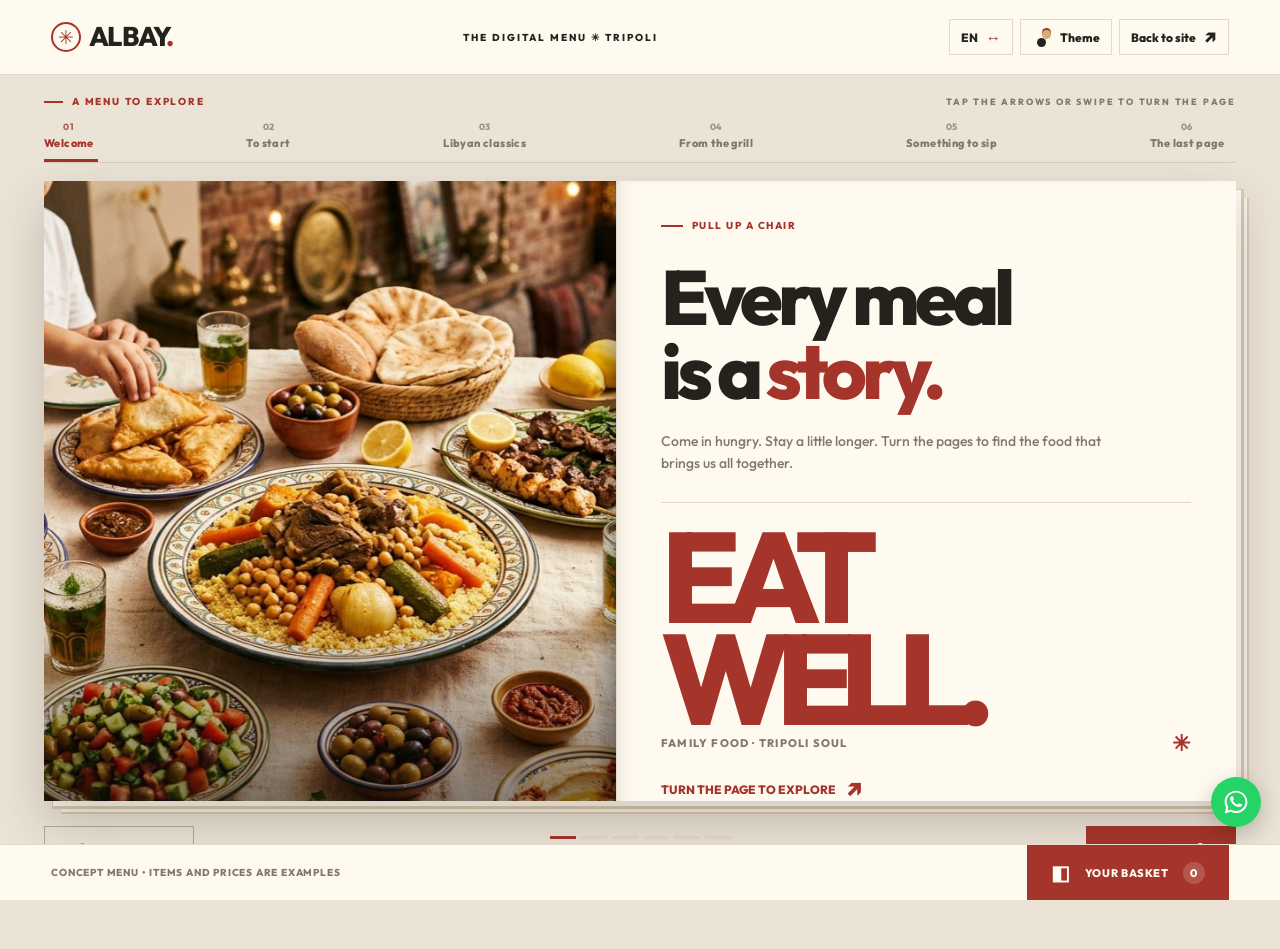
==== menu.html @ a26d0b22 "Add files via upload" ====
<!doctype html>
<html lang="en" dir="ltr">
<head>
  <meta charset="utf-8" />
  <meta name="viewport" content="width=device-width, initial-scale=1" />
  <meta name="theme-color" content="#8b3129" />
  <meta name="description" content="Flip through AL BAY's family restaurant menu in Tripoli. A dedicated digital menu for table-side browsing." />
  <title>AL BAY — The Menu</title>
  <link rel="icon" href="assets/favicon.svg" type="image/svg+xml" />
  <link rel="preload" as="image" href="assets/hero-feast.jpg" />
  <link rel="stylesheet" href="menu.css" />
  <script src="menu.js" defer></script>
</head>
<body data-theme="rouge">
  <div class="reader-shell">
    <header class="reader-topbar">
      <a class="reader-logo" href="index.html" aria-label="AL BAY home"><span class="logo-mark">✳</span><span>AL BAY<span class="logo-dot">.</span></span></a>
      <span class="topbar-center" data-t="digitalMenu">THE DIGITAL MENU <span>✳</span> TRIPOLI</span>
      <div class="topbar-actions"><button id="languageButton" class="mini-action" type="button" aria-label="Change language"><span id="languageValue">EN</span> <span class="change-arrow">↔</span></button><div class="theme-control"><button class="mini-action palette-button" id="paletteButton" type="button" aria-label="Choose color theme" aria-expanded="false"><span class="palette-dots"><i></i><i></i><i></i></span><span class="desktop-only" data-t="colorTheme">Theme</span></button><div class="theme-dropdown" id="paletteDropdown" hidden><strong data-t="chooseTheme">Choose a mood</strong><div id="themeChoices"></div></div></div><a href="index.html" class="back-site"><span class="desktop-only" data-t="backSite">Back to site</span><span>↗</span></a></div>
    </header>
    <div class="reader-content">
      <div class="reader-intro"><div><span class="tiny-rule"></span><span data-t="eyebrow">A MENU TO EXPLORE</span></div><span class="reader-hint" data-t="readerHint">TAP THE ARROWS OR SWIPE TO TURN THE PAGE</span></div>
      <nav class="chapter-nav" aria-label="Menu chapters" id="chapterNav"></nav>
      <main class="book-area" aria-label="Digital menu book"><div class="book-depth"><div class="book-sheet" id="bookSheet"><div class="book-photo-panel"><img id="bookPhoto" src="assets/hero-feast.jpg" alt="Libyan family food"/><div class="photo-darken"></div><div class="photo-caption"><span id="photoCaption">01 / THE FAMILY TABLE</span><span class="caption-star">✳</span></div></div><div class="book-paper-panel"><div class="page-content" id="pageContent"></div><div class="page-footer"><span>AL BAY <span class="footer-star">✳</span> TRIPOLI</span><span id="pageNumber" dir="ltr">01 / 06</span></div></div></div></div></main>
      <div class="book-navigation"><button class="page-button prev-page" id="prevPage" type="button" aria-label="Previous page"><span aria-hidden="true">←</span><span data-t="previous">PREVIOUS</span></button><div class="navigation-middle"><div class="nav-progress" id="navProgress"></div><span id="chapterCounter" dir="ltr">01 / 06</span></div><button class="page-button next-page" id="nextPage" type="button" aria-label="Next page"><span data-t="next">NEXT PAGE</span><span aria-hidden="true">→</span></button></div>
    </div>
    <footer class="reader-footer"><span data-t="sampleNotice">CONCEPT MENU • ITEMS AND PRICES ARE EXAMPLES</span><button type="button" id="cartOpen" class="basket-button"><span class="basket-icon">◧</span><span data-t="basket">YOUR BASKET</span><span class="basket-count" id="basketCount">0</span></button></footer>
  </div>
  <a id="quickWhatsApp" class="quick-whatsapp" href="https://wa.me/218913442640" target="_blank" rel="noopener noreferrer" aria-label="Open WhatsApp"><svg viewBox="0 0 32 32" fill="currentColor" aria-hidden="true"><path d="M16 3C8.8 3 3 8.7 3 15.8c0 2.3.6 4.5 1.8 6.5L3 29l7-1.8c1.8 1 3.9 1.5 6 1.5 7.2 0 13-5.7 13-12.8S23.2 3 16 3Zm0 23.4c-1.9 0-3.7-.5-5.3-1.5l-.4-.2-4.1 1.1 1.1-4-.3-.4a10.3 10.3 0 0 1-1.7-5.6c0-5.8 4.8-10.6 10.7-10.6 5.9 0 10.8 4.8 10.8 10.6 0 5.9-4.9 10.6-10.8 10.6Zm5.9-7.9c-.3-.1-1.9-.9-2.2-1-.3-.1-.5-.2-.7.1s-.8 1-1 1.2c-.2.2-.4.2-.7.1-.3-.2-1.4-.5-2.7-1.7-1-.9-1.7-2.1-1.9-2.4-.2-.3 0-.5.1-.7.2-.2.3-.4.5-.6.2-.2.2-.4.3-.6.1-.2 0-.4 0-.6-.1-.2-.7-1.7-1-2.3-.2-.6-.5-.5-.7-.5h-.6c-.2 0-.6.1-.9.4-.3.3-1.2 1.1-1.2 2.7s1.2 3.2 1.4 3.4c.2.2 2.4 3.8 5.8 5.1.8.3 1.5.5 2 .6.8.1 1.6.1 2.2-.1.7-.2 1.9-.8 2.1-1.6.3-.8.3-1.5.2-1.6-.1-.2-.3-.3-.6-.4Z"/></svg></a>
  <div class="drawer-shade" id="drawerShade" hidden></div><aside class="order-drawer" id="orderDrawer" role="dialog" aria-modal="true" aria-labelledby="basketHeading" aria-hidden="true"><div class="drawer-header"><div><span class="drawer-eyebrow" data-t="yourOrder">YOUR ORDER</span><h2 id="basketHeading" data-t="basketTitle">Good choice.</h2></div><button type="button" id="closeDrawer" class="close-button" aria-label="Close basket">×</button></div><div class="drawer-scroll"><div class="empty-state" id="emptyState"><span>✳</span><h3 data-t="emptyTitle">Your basket is empty.</h3><p data-t="emptyDesc">Turn a page and find something delicious.</p><button id="browseBook" type="button" class="primary-button" data-t="browseBook">Browse the menu</button></div><div id="filledState" hidden><div id="orderItems" class="order-items"></div><div class="order-form"><label for="guestName" data-t="nameLabel">Your name (optional)</label><input id="guestName" maxlength="70" autocomplete="name" type="text" data-placeholder="namePlaceholder" placeholder="What shall we call you?"/><label data-t="methodLabel">HOW WOULD YOU LIKE IT?</label><div class="methods"><label><input type="radio" name="orderMethod" value="pickup" checked/><span data-t="pickup">Pickup</span></label><label><input type="radio" name="orderMethod" value="delivery"/><span data-t="delivery">Delivery inquiry</span></label></div><label for="guestNotes" data-t="notesLabel">Notes (optional)</label><textarea id="guestNotes" rows="3" maxlength="300" data-placeholder="notesPlaceholder" placeholder="Special requests or delivery address..."></textarea></div></div></div><div class="drawer-bottom" id="drawerBottom" hidden><div class="total-row"><span data-t="total">ESTIMATED TOTAL</span><strong id="orderTotal">0 LYD</strong></div><p data-t="totalNotice">Sample prices. AL BAY will confirm availability and final cost on WhatsApp.</p><a id="sendOrder" class="send-order" href="https://wa.me/218913442640" target="_blank" rel="noopener noreferrer"><span data-t="orderWhatsApp">SEND ON WHATSAPP</span><span aria-hidden="true">↗</span></a></div></aside>
  <div class="wa-fallback-shade" id="waShade" hidden></div><div class="wa-fallback" id="waFallback" role="dialog" aria-modal="true" aria-labelledby="waTitle" hidden><button class="close-button" id="closeWaFallback" type="button" aria-label="Close">×</button><span class="wa-badge">↗</span><h2 id="waTitle" data-t="waFallbackTitle">Open WhatsApp</h2><p data-t="waFallbackDesc">This embedded preview may block external links. Copy this link and paste it in your browser to open WhatsApp.</p><textarea id="waUrl" readonly rows="3" dir="ltr" aria-label="WhatsApp link"></textarea><button class="primary-button" id="copyWa" type="button" data-t="copyLink">Copy WhatsApp link</button></div>
  <div class="toast" id="readerToast" role="status" aria-live="polite"></div>
</body>
</html>
---- menu.css ----
@font-face{font-family:Outfit;src:url('assets/fonts/outfit-500.ttf') format('truetype');font-weight:500;font-display:swap}@font-face{font-family:Outfit;src:url('assets/fonts/outfit-800.ttf') format('truetype');font-weight:800;font-display:swap}@font-face{font-family:Tajawal;src:url('assets/fonts/tajawal-400.ttf') format('truetype');font-weight:400;font-display:swap}@font-face{font-family:Tajawal;src:url('assets/fonts/tajawal-700.ttf') format('truetype');font-weight:700;font-display:swap}@font-face{font-family:Tajawal;src:url('assets/fonts/tajawal-800.ttf') format('truetype');font-weight:800;font-display:swap}
:root{--font:Outfit,Arial,sans-serif;--bg:#eae3d6;--paper:#fffaf0;--paper2:#f9f3e7;--ink:#25211d;--muted:#81796f;--accent:#a5342b;--accent-dark:#7a2923;--accent-on:#fffdf5;--line:#e4dacc;--gold:#d6ae77;--glow:#d8cab4}
body[data-theme="obsidian"]{--bg:#121b19;--paper:#222b29;--paper2:#1c2523;--ink:#fbf3e3;--muted:#c2bbab;--accent:#bf9d6e;--accent-dark:#987b56;--accent-on:#171d1b;--line:#ffffff20;--gold:#d5b684;--glow:#283531}
body[data-theme="emerald"]{--bg:#dce8dd;--paper:#fbfbf1;--paper2:#eff4e9;--ink:#183127;--muted:#678073;--accent:#1f6755;--accent-dark:#124b3d;--accent-on:#fffdf4;--line:#dae5d8;--gold:#c2a36a;--glow:#bfd6c5}
body[data-theme="plum"]{--bg:#eadce5;--paper:#fffaf9;--paper2:#f9f0f5;--ink:#392337;--muted:#8b7884;--accent:#76385d;--accent-dark:#572744;--accent-on:#fffaf7;--line:#eadbe4;--gold:#cfa77e;--glow:#d7bacb}
body[data-theme="sapphire"]{--bg:#dce6e9;--paper:#fcfdfb;--paper2:#f0f5f5;--ink:#182e3a;--muted:#647d87;--accent:#245b78;--accent-dark:#163f55;--accent-on:#fff;--line:#dce8e9;--gold:#cca976;--glow:#bed3db}
body[data-theme="champagne"]{--bg:#e9dec9;--paper:#fffaf0;--paper2:#f8f0e0;--ink:#3d3023;--muted:#8d7b66;--accent:#8c6b40;--accent-dark:#6b502c;--accent-on:#fffdf5;--line:#eaddc8;--gold:#ad844c;--glow:#d8c4a5}
*{box-sizing:border-box}html{scroll-behavior:smooth}body{margin:0;background:var(--bg);color:var(--ink);font-family:var(--font);transition:background-color .35s,color .35s}html[dir=rtl] body{--font:Tajawal,Arial,sans-serif}body.locked{overflow:hidden}a{color:inherit;text-decoration:none}button,input,textarea{font:inherit}button{cursor:pointer}button:focus-visible,a:focus-visible,input:focus-visible,textarea:focus-visible{outline:3px solid var(--gold);outline-offset:3px}img{max-width:100%;display:block}[hidden]{display:none!important}.reader-shell{min-height:100svh;display:flex;flex-direction:column}.reader-topbar{height:75px;flex:none;padding:0 clamp(17px,4vw,70px);display:flex;align-items:center;justify-content:space-between;background:var(--paper);border-bottom:1px solid var(--line);gap:15px}.reader-logo{display:flex;align-items:center;gap:8px;font:800 27px/.95 Outfit,sans-serif;white-space:nowrap;letter-spacing:-.085em;direction:ltr}.logo-mark{display:grid;place-items:center;border:2px solid currentColor;width:30px;height:30px;color:var(--accent);font-size:19px;font-weight:500;border-radius:50%;letter-spacing:0}.logo-dot{color:var(--accent)}.topbar-center{font-size:10px;font-weight:800;letter-spacing:.2em;white-space:nowrap}.topbar-center span{color:var(--accent);padding-inline:14px}.topbar-actions{display:flex;align-items:center;gap:7px}.mini-action,.back-site{height:36px;min-width:42px;display:flex;align-items:center;justify-content:center;gap:8px;padding:0 11px;border:1px solid var(--line);background:transparent;color:var(--ink);font-size:12px;font-weight:800;white-space:nowrap}.mini-action:hover,.back-site:hover{border-color:var(--accent);color:var(--accent)}.change-arrow{font-size:15px;color:var(--accent)}.back-site span:last-child{font-size:19px;line-height:1}.theme-control{position:relative}.palette-dots{width:20px;height:18px;position:relative;display:inline-block}.palette-dots i{width:9px;height:9px;border-radius:50%;position:absolute;background:var(--accent)}.palette-dots i:nth-child(2){top:2px;left:10px;background:var(--gold)}.palette-dots i:nth-child(3){top:10px;left:5px;background:var(--ink)}.theme-dropdown{position:absolute;top:calc(100% + 12px);inset-inline-end:0;width:210px;background:var(--paper);border:1px solid var(--line);box-shadow:0 18px 38px #0003;z-index:25;padding:14px}.theme-dropdown strong{display:block;font-size:10px;letter-spacing:.12em;text-transform:uppercase;color:var(--muted);margin-bottom:10px}.theme-choice{display:flex;align-items:center;gap:9px;width:100%;padding:8px 5px;background:none;border:0;text-align:start;color:var(--ink);font-size:12px;font-weight:800}.theme-choice:hover{background:var(--paper2)}.swatch{height:20px;width:20px;border-radius:50%;border:2px solid var(--paper);box-shadow:0 0 0 1px var(--line)}.theme-choice .chosen{margin-inline-start:auto;color:var(--accent)}
.reader-content{width:min(100% - 88px,1220px);margin:0 auto;flex:1;display:flex;flex-direction:column;justify-content:center;padding:20px 0 24px}.reader-intro{display:flex;justify-content:space-between;align-items:center;color:var(--accent);font-size:10px;letter-spacing:.18em;font-weight:800;gap:12px}.reader-intro>div{display:flex;gap:9px;align-items:center}.tiny-rule{height:2px;width:19px;background:currentColor}.reader-hint{color:var(--muted);font-size:9px}.chapter-nav{display:flex;align-items:center;justify-content:space-between;gap:6px;margin:13px 0 18px;border-bottom:1px solid #756a5b33;overflow-x:auto;scrollbar-width:none}.chapter-nav::-webkit-scrollbar{display:none}.chapter-tab{position:relative;border:0;background:transparent;color:var(--muted);font-size:11px;font-weight:800;text-align:center;padding:0 12px 12px;white-space:nowrap;letter-spacing:.035em}.chapter-tab:first-child{padding-inline-start:0}.chapter-tab.active{color:var(--accent)}.chapter-tab.active:after{content:"";position:absolute;bottom:0;inset-inline:8px;height:3px;background:var(--accent)}.chapter-tab:first-child.active:after{inset-inline-start:0}.chapter-tab .tab-no{display:block;font:800 9px Outfit;letter-spacing:.05em;margin-bottom:4px;opacity:.75}.book-area{perspective:1700px;position:relative}.book-depth{height:clamp(480px,58vw,620px);max-height:calc(100svh - 254px);min-height:470px;position:relative;background:var(--paper);box-shadow:0 22px 46px #3b29193a,7px 7px 0 -2px var(--paper),8px 8px 0 0 var(--glow),14px 14px 0 -3px var(--paper2),15px 15px 0 -2px var(--glow)}.book-sheet{position:relative;width:100%;height:100%;display:grid;grid-template-columns:48% 52%;transform-style:preserve-3d;transition:transform .26s ease-in,opacity .26s ease-in;box-shadow:inset 0 0 30px #0001;background:var(--paper);will-change:transform;overflow:hidden}.book-sheet.turn-out.forward{transform-origin:left center;transform:rotateY(-70deg);opacity:.4}.book-sheet.turn-out.backward{transform-origin:right center;transform:rotateY(70deg);opacity:.4}.book-sheet.turn-in.forward{transition:none;transform-origin:right center;transform:rotateY(66deg);opacity:.4}.book-sheet.turn-in.backward{transition:none;transform-origin:left center;transform:rotateY(-66deg);opacity:.4}.book-photo-panel{position:relative;overflow:hidden;background:#613f2c;box-shadow:inset -14px 0 22px #1b0f0829}.book-photo-panel img{width:100%;height:100%;object-fit:cover;position:absolute;inset:0;animation:photoIn .55s ease both}.photo-darken{position:absolute;inset:0;background:linear-gradient(0deg,#160c09a8,transparent 38%)}.book-photo-panel:after{content:"";position:absolute;right:0;top:0;bottom:0;width:22px;background:linear-gradient(90deg,transparent,#0004)}.photo-caption{position:absolute;z-index:2;left:30px;right:30px;bottom:25px;color:#fff;display:flex;justify-content:space-between;align-items:center;font-size:10px;font-weight:800;letter-spacing:.12em}.caption-star{font-size:27px;line-height:1}.book-paper-panel{position:relative;background:var(--paper);display:flex;flex-direction:column;min-width:0;box-shadow:inset 12px 0 18px -12px #40301d32}.book-paper-panel:after{content:"";position:absolute;top:0;left:0;bottom:0;width:1px;background:var(--line)}.page-content{flex:1;overflow:auto;padding:clamp(24px,3vw,42px) clamp(24px,3.5vw,52px) 15px;scrollbar-width:thin;scrollbar-color:var(--line) transparent}.page-footer{min-height:43px;margin:0 clamp(24px,3.5vw,52px);border-top:1px solid var(--line);display:flex;justify-content:space-between;align-items:center;font:800 9px Outfit;letter-spacing:.12em;color:var(--muted);flex:none}.footer-star{color:var(--accent)}.page-eyebrow{display:flex;align-items:center;gap:9px;color:var(--accent);font-size:10px;font-weight:800;letter-spacing:.15em;text-transform:uppercase}.page-eyebrow:before{content:"";height:2px;width:22px;background:currentColor}.page-content h1,.page-content h2{letter-spacing:-.067em;line-height:.96;font-weight:800}.page-content h1{font-size:clamp(62px,6vw,91px);margin:28px 0 22px}.page-content h2{font-size:clamp(46px,5vw,70px);margin:17px 0 13px}.page-content h1 em,.page-content h2 em{font-style:normal;color:var(--accent)}.page-lead{color:var(--muted);font-size:14px;line-height:1.6;margin:0 0 27px;max-width:455px}.cover-main{height:100%;display:flex;flex-direction:column;justify-content:space-between}.cover-main .cover-line{height:1px;background:var(--line);margin:22px 0}.cover-big{font:800 clamp(80px,10vw,147px)/.8 Outfit;letter-spacing:-.12em;color:var(--accent)}.cover-meta{display:flex;align-items:center;justify-content:space-between;color:var(--muted);font-size:11px;font-weight:800;letter-spacing:.11em}.cover-meta strong{color:var(--accent);font-size:22px}.cover-cue{display:inline-flex;gap:10px;align-items:center;font-size:12px;font-weight:800;color:var(--accent);margin-top:20px}.cover-cue span{font-size:25px;line-height:1}.category-subhead{display:flex;align-items:flex-end;justify-content:space-between;gap:9px;margin:19px 0 10px;padding-bottom:10px;border-bottom:1px solid var(--line);font-size:10px;letter-spacing:.12em;font-weight:800;color:var(--accent)}.category-subhead span:last-child{color:var(--muted)}.dish-list{display:flex;flex-direction:column;gap:0}.book-dish{display:grid;grid-template-columns:74px 1fr auto;gap:13px;align-items:center;padding:11px 0;border-bottom:1px solid var(--line)}.book-dish:last-child{border-bottom:0}.book-dish>img{width:74px;height:74px;object-fit:cover}.dish-main h3{font-size:18px;letter-spacing:-.045em;font-weight:800;margin:0 0 4px;line-height:1.1}.dish-main p{color:var(--muted);font-size:11px;line-height:1.35;margin:0;max-width:280px}.dish-action{display:flex;flex-direction:column;align-items:end;gap:11px}.dish-action strong{font:800 12px Outfit;white-space:nowrap;color:var(--accent)}.dish-action button{display:grid;place-items:center;width:28px;height:28px;color:var(--accent);border:1px solid var(--accent);background:transparent;font-size:20px;line-height:1;transition:background .2s,color .2s,transform .2s}.dish-action button:hover{background:var(--accent);color:var(--accent-on);transform:rotate(90deg)}.page-footnote{font-size:10px;color:var(--muted);margin:20px 0 0;line-height:1.6}.feature-quote{border-top:1px solid var(--line);margin-top:22px;padding-top:16px;color:var(--accent);font-size:15px;font-weight:800;max-width:380px;line-height:1.45}.end-main{min-height:100%;display:flex;flex-direction:column;justify-content:space-between}.end-main h2{font-size:clamp(55px,6vw,80px);margin:20px 0}.end-main p{color:var(--muted);max-width:390px;line-height:1.65;font-size:15px}.end-main .primary-button{width:max-content}.end-contact{border-top:1px solid var(--line);display:flex;align-items:flex-start;justify-content:space-between;gap:10px;padding-top:17px;color:var(--muted);font-size:10px;letter-spacing:.05em}.end-contact strong{color:var(--ink);font-size:13px}.primary-button{min-height:46px;padding:0 18px;background:var(--accent);color:var(--accent-on);border:1px solid var(--accent);font-size:12px;font-weight:800;display:inline-flex;align-items:center;justify-content:center;gap:18px}.primary-button:hover{background:var(--accent-dark)}.primary-button span:last-child{font-size:19px}.book-navigation{margin-top:25px;display:flex;align-items:center;justify-content:space-between;gap:15px}.page-button{border:1px solid var(--ink);background:transparent;color:var(--ink);display:flex;align-items:center;justify-content:center;gap:12px;min-width:150px;height:43px;font-size:11px;font-weight:800;letter-spacing:.07em}.page-button:hover:not(:disabled){background:var(--ink);color:var(--paper)}.page-button:disabled{opacity:.3;cursor:not-allowed}.page-button>span:first-child{font-size:18px}.next-page{background:var(--accent);color:var(--accent-on);border-color:var(--accent)}.next-page:hover:not(:disabled){background:var(--accent-dark);color:var(--accent-on)}.next-page>span:first-child{font-size:11px}.next-page>span:last-child{font-size:18px}.navigation-middle{display:flex;align-items:center;flex-direction:column;gap:8px;color:var(--muted);font:800 10px Outfit;letter-spacing:.08em}.nav-progress{display:flex;gap:5px}.progress-step{width:26px;height:3px;background:var(--line);border:0;padding:0}.progress-step.active{background:var(--accent)}.reader-footer{height:56px;flex:none;background:var(--paper);border-top:1px solid var(--line);display:flex;align-items:center;justify-content:space-between;padding:0 clamp(17px,4vw,70px);font-size:10px;font-weight:800;letter-spacing:.08em;color:var(--muted)}.basket-button{align-self:stretch;background:var(--accent);color:var(--accent-on);border:0;padding:0 24px;display:flex;align-items:center;gap:14px;font-size:11px;font-weight:800;letter-spacing:.06em}.basket-button:hover{background:var(--accent-dark)}.basket-icon{font-size:20px}.basket-count{border-radius:50%;min-width:22px;height:22px;display:grid;place-items:center;background:#ffffff2b;font:800 11px Outfit}.quick-whatsapp{position:fixed;right:19px;bottom:73px;z-index:30;display:grid;place-items:center;width:50px;height:50px;background:#25d366;color:#fff;border-radius:50%;box-shadow:0 6px 22px #0003}.quick-whatsapp svg{height:28px;width:28px}.quick-whatsapp:hover{transform:translateY(-3px)}.toast{position:fixed;z-index:150;bottom:78px;left:50%;transform:translate(-50%,12px);background:var(--ink);color:var(--paper);padding:12px 18px;opacity:0;pointer-events:none;font-size:12px;font-weight:800;white-space:nowrap;transition:opacity .2s,transform .2s}.toast.show{opacity:1;transform:translate(-50%,0)}
.drawer-shade,.wa-fallback-shade{position:fixed;inset:0;background:#0c0906a9;z-index:100}.order-drawer{position:fixed;right:0;top:0;bottom:0;z-index:101;width:min(100%,470px);background:var(--paper);display:flex;flex-direction:column;box-shadow:-20px 0 60px #0003;transform:translateX(105%);visibility:hidden;transition:transform .3s ease,visibility .3s}.order-drawer.open{transform:translateX(0);visibility:visible}.drawer-header{display:flex;justify-content:space-between;padding:28px 27px 20px;border-bottom:1px solid var(--line)}.drawer-eyebrow{font-size:10px;color:var(--accent);font-weight:800;letter-spacing:.15em}.drawer-header h2{font-size:41px;letter-spacing:-.06em;margin:8px 0 0;line-height:1}.close-button{width:38px;height:38px;background:var(--paper2);border:0;color:var(--ink);font-size:26px}.drawer-scroll{flex:1;overflow:auto;padding:20px 27px}.empty-state{min-height:350px;display:flex;flex-direction:column;justify-content:center;align-items:center;text-align:center}.empty-state>span{font-size:88px;color:var(--accent);line-height:1}.empty-state h3{font-size:23px;margin:5px 0}.empty-state p{font-size:13px;color:var(--muted);margin:0 0 22px}.order-items{display:flex;flex-direction:column}.order-item{display:grid;grid-template-columns:65px 1fr;gap:12px;border-bottom:1px solid var(--line);padding:12px 0}.order-item img{height:65px;width:65px;object-fit:cover}.order-item-name{display:flex;justify-content:space-between;gap:7px;font-size:14px;font-weight:800}.order-item-name>span:last-child{color:var(--accent);white-space:nowrap;font-size:12px}.order-item-controls{display:flex;justify-content:space-between;align-items:center;margin-top:12px}.quantity{display:flex;border:1px solid var(--line);align-items:center}.quantity button{border:0;background:none;color:var(--ink);width:27px;height:25px;font-size:17px}.quantity span{min-width:22px;text-align:center;font:800 11px Outfit}.remove{border:0;background:none;color:var(--muted);font-size:11px;text-decoration:underline}.order-form{display:flex;flex-direction:column;gap:9px;padding-top:22px}.order-form>label{font-size:11px;font-weight:800;margin-top:9px}.order-form input[type=text],.order-form textarea{width:100%;background:var(--paper2);color:var(--ink);border:1px solid var(--line);padding:11px 12px;font-size:12px;resize:vertical}.order-form input::placeholder,.order-form textarea::placeholder{color:var(--muted)}.methods{display:flex;gap:8px}.methods label{position:relative;flex:1;cursor:pointer}.methods input{position:absolute;opacity:0}.methods span{display:grid;place-items:center;min-height:40px;text-align:center;color:var(--muted);font-size:11px;font-weight:800;border:1px solid var(--line)}.methods input:checked+span{color:var(--accent-on);background:var(--accent);border-color:var(--accent)}.drawer-bottom{padding:18px 27px 22px;border-top:1px solid var(--line);background:var(--paper2)}.total-row{display:flex;align-items:center;justify-content:space-between;font-size:11px;font-weight:800}.total-row strong{color:var(--accent);font-size:23px}.drawer-bottom p{font-size:10px;line-height:1.5;color:var(--muted);margin:10px 0 16px}.send-order{display:flex;justify-content:space-between;align-items:center;background:var(--accent);color:var(--accent-on);padding:15px 18px;font-size:12px;font-weight:800}.send-order span:last-child{font-size:19px}.wa-fallback-shade{z-index:120}.wa-fallback{position:fixed;z-index:121;left:50%;top:50%;transform:translate(-50%,-50%);width:min(92%,450px);background:var(--paper);padding:30px;box-shadow:0 20px 60px #0005}.wa-fallback .close-button{position:absolute;right:15px;top:15px}.wa-badge{display:grid;place-items:center;background:#25d366;color:white;border-radius:50%;width:40px;height:40px;font-size:22px}.wa-fallback h2{font-size:28px;letter-spacing:-.04em;margin:14px 0 8px}.wa-fallback p{font-size:13px;line-height:1.6;color:var(--muted)}.wa-fallback textarea{width:100%;border:1px solid var(--line);padding:11px;resize:none;color:var(--ink);background:var(--paper2);font:500 11px/1.5 Outfit;word-break:break-all}.wa-fallback .primary-button{margin-top:13px}
html[dir=rtl] .book-photo-panel:after{right:auto;left:0;background:linear-gradient(270deg,transparent,#0004)}html[dir=rtl] .book-paper-panel:after{left:auto;right:0}html[dir=rtl] .photo-caption{left:30px;right:30px}html[dir=rtl] .book-sheet.turn-out.forward{transform-origin:right center;transform:rotateY(70deg)}html[dir=rtl] .book-sheet.turn-out.backward{transform-origin:left center;transform:rotateY(-70deg)}html[dir=rtl] .book-sheet.turn-in.forward{transform-origin:left center;transform:rotateY(-66deg)}html[dir=rtl] .book-sheet.turn-in.backward{transform-origin:right center;transform:rotateY(66deg)}html[dir=rtl] .order-drawer{right:auto;left:0;transform:translateX(-105%)}html[dir=rtl] .order-drawer.open{transform:translateX(0)}html[dir=rtl] .quick-whatsapp{right:auto;left:19px}html[dir=rtl] .wa-fallback .close-button{right:auto;left:15px}html[dir=rtl] .dish-action{align-items:start}html[dir=rtl] .page-content h1,html[dir=rtl] .page-content h2{letter-spacing:-.035em}html[dir=rtl] .cover-big{font-family:Tajawal}
@keyframes photoIn{from{transform:scale(1.06);opacity:.7}to{transform:scale(1);opacity:1}}
@media(max-width:850px){.reader-content{width:calc(100% - 42px)}.topbar-center{display:none}.book-depth{height:590px;max-height:calc(100svh - 255px)}.page-content{padding:24px 26px 12px}.page-content h1{font-size:66px}.page-content h2{font-size:50px}.book-dish{grid-template-columns:57px 1fr auto;gap:8px}.book-dish>img{width:57px;height:57px}.dish-main h3{font-size:15px}.dish-main p{font-size:10px}.dish-action strong{font-size:10px}.dish-action{gap:7px}.book-dish .dish-action button{width:24px;height:24px}}
@media(max-width:620px){.reader-topbar{height:60px}.reader-logo{font-size:23px}.logo-mark{width:27px;height:27px;font-size:16px}.desktop-only{display:none}.topbar-actions{gap:5px}.mini-action,.back-site{height:34px;min-width:37px;padding-inline:7px}.reader-content{width:calc(100% - 26px);padding:12px 0 17px;justify-content:flex-start}.reader-intro{font-size:9px}.reader-hint{display:none}.chapter-nav{justify-content:flex-start;gap:2px;margin:9px 0 12px}.chapter-tab{font-size:10px;padding:0 13px 10px}.chapter-tab .tab-no{font-size:8px;margin-bottom:2px}.book-depth{height:calc(100svh - 224px);max-height:none;min-height:470px;box-shadow:0 14px 25px #25170a2d,5px 5px 0 -1px var(--paper),6px 6px 0 var(--glow)}.book-sheet{display:flex;flex-direction:column;overflow:hidden}.book-photo-panel{height:29%;min-height:126px;flex:none}.book-photo-panel:after{display:none}.book-paper-panel{flex:1;min-height:0}.book-paper-panel:after{display:none}.page-content{padding:18px 19px 8px}.page-content h1{font-size:clamp(48px,12vw,69px);margin:18px 0 12px}.page-content h2{font-size:clamp(39px,10vw,53px);margin:12px 0 8px}.page-lead{font-size:12px;line-height:1.42;margin:0 0 14px}.page-eyebrow{font-size:9px}.photo-caption{left:18px;right:18px;bottom:14px;font-size:9px}.photo-caption .caption-star{font-size:20px}.category-subhead{margin:13px 0 3px;padding-bottom:7px;font-size:9px}.book-dish{grid-template-columns:51px 1fr auto;gap:8px;padding:8px 0}.book-dish>img{width:51px;height:51px}.dish-main h3{font-size:14px}.dish-main p{font-size:10px;line-height:1.25}.dish-action strong{font-size:10px}.page-footer{margin-inline:19px;min-height:35px;font-size:8px}.cover-main .cover-line{margin:11px 0}.cover-big{font-size:clamp(70px,17vw,110px)}.cover-meta{font-size:9px}.cover-cue{margin-top:9px}.end-main h2{font-size:clamp(47px,12vw,68px)}.end-main p{font-size:12px}.end-contact{font-size:9px}.book-navigation{margin-top:15px;gap:7px}.page-button{height:40px;min-width:106px;gap:6px;font-size:9px;padding:0 8px}.next-page>span:first-child{font-size:9px}.nav-progress{gap:3px}.progress-step{width:12px}.navigation-middle{font-size:9px}.reader-footer{height:53px;padding:0 13px;font-size:8px;letter-spacing:0}.basket-button{padding:0 12px;gap:7px;font-size:10px}.basket-icon{font-size:17px}.quick-whatsapp{right:14px;bottom:67px;width:43px;height:43px}.quick-whatsapp svg{height:25px;width:25px}html[dir=rtl] .quick-whatsapp{left:14px}.feature-quote{font-size:12px;margin-top:10px}.page-footnote{margin-top:12px}.reader-content .book-photo-panel img{object-position:center 46%}}
@media(max-width:375px){.reader-footer>span{max-width:170px}.basket-button{font-size:9px;padding:0 8px}.dish-main p{font-size:9px}.page-content{padding-inline:14px}.page-footer{margin-inline:14px}.book-dish{grid-template-columns:45px 1fr auto}.book-dish>img{width:45px;height:45px}.dish-main h3{font-size:13px}.dish-action strong{font-size:9px}}
@media(prefers-reduced-motion:reduce){*,*:before,*:after{animation-duration:.01ms!important;transition-duration:.01ms!important;scroll-behavior:auto!important}}
/* Keep ordering reachable while browsing long chapters on phones. */
.reader-footer{position:sticky;bottom:0;z-index:35}@media(max-width:620px){.book-depth{height:calc(100svh - 267px);min-height:455px}}
@media(max-width:620px){.quick-whatsapp{display:none}}
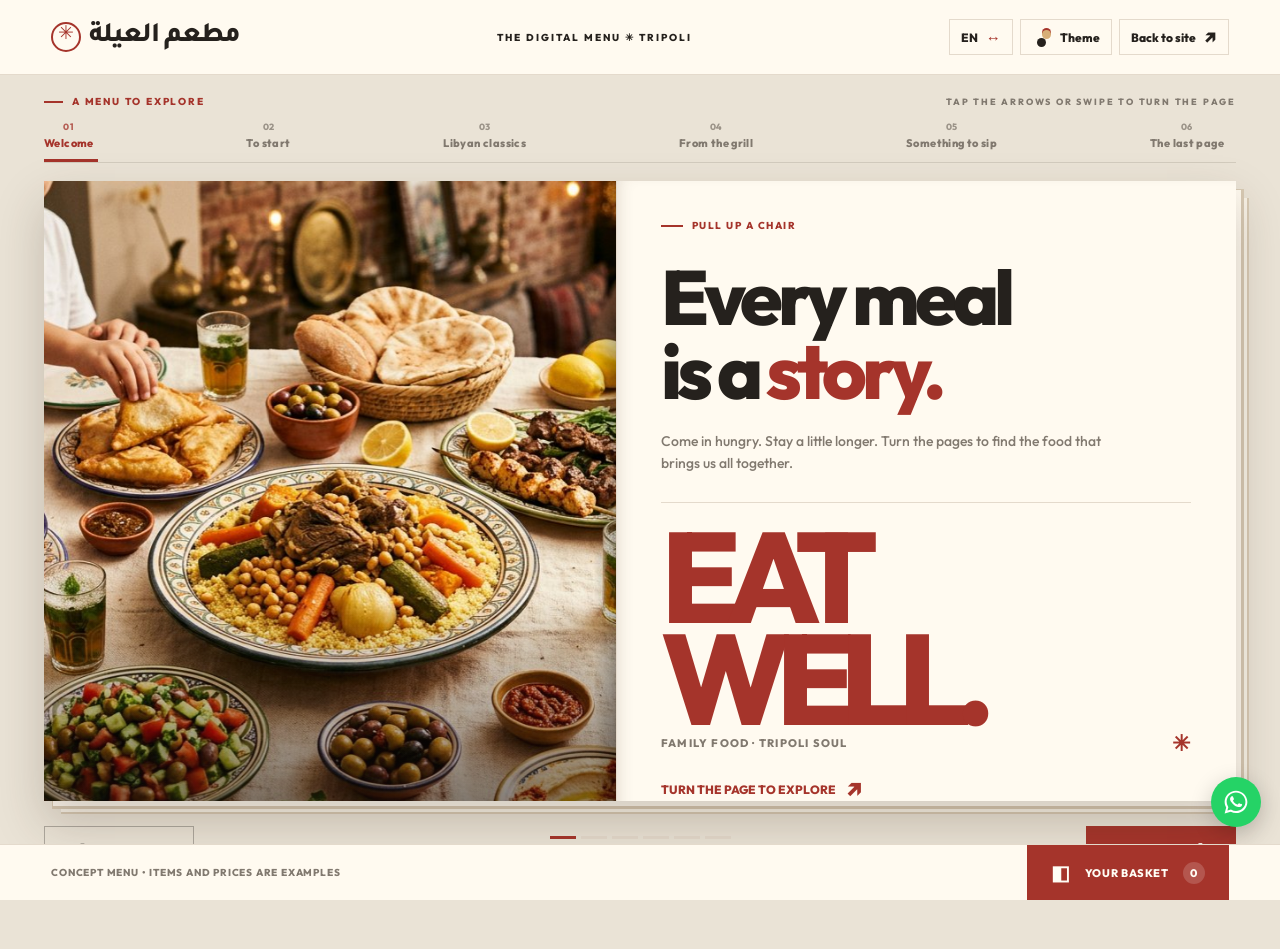
==== commit d0d30b88: "Add files via upload" ====
--- a/menu.html
+++ b/menu.html
@@ -4,8 +4,8 @@
   <meta charset="utf-8" />
   <meta name="viewport" content="width=device-width, initial-scale=1" />
   <meta name="theme-color" content="#8b3129" />
-  <meta name="description" content="Flip through AL BAY's family restaurant menu in Tripoli. A dedicated digital menu for table-side browsing." />
-  <title>AL BAY — The Menu</title>
+  <meta name="description" content="Flip through مطعم العيلة's family restaurant menu in Tripoli. A dedicated digital menu for table-side browsing." />
+  <title>مطعم العيلة — The Menu</title>
   <link rel="icon" href="assets/favicon.svg" type="image/svg+xml" />
   <link rel="preload" as="image" href="assets/hero-feast.jpg" />
   <link rel="stylesheet" href="menu.css" />
@@ -14,20 +14,20 @@
 <body data-theme="rouge">
   <div class="reader-shell">
     <header class="reader-topbar">
-      <a class="reader-logo" href="index.html" aria-label="AL BAY home"><span class="logo-mark">✳</span><span>AL BAY<span class="logo-dot">.</span></span></a>
+      <a class="reader-logo" href="index.html" aria-label="مطعم العيلة home"><span class="logo-mark">✳</span><span>مطعم العيلة</span></a>
       <span class="topbar-center" data-t="digitalMenu">THE DIGITAL MENU <span>✳</span> TRIPOLI</span>
       <div class="topbar-actions"><button id="languageButton" class="mini-action" type="button" aria-label="Change language"><span id="languageValue">EN</span> <span class="change-arrow">↔</span></button><div class="theme-control"><button class="mini-action palette-button" id="paletteButton" type="button" aria-label="Choose color theme" aria-expanded="false"><span class="palette-dots"><i></i><i></i><i></i></span><span class="desktop-only" data-t="colorTheme">Theme</span></button><div class="theme-dropdown" id="paletteDropdown" hidden><strong data-t="chooseTheme">Choose a mood</strong><div id="themeChoices"></div></div></div><a href="index.html" class="back-site"><span class="desktop-only" data-t="backSite">Back to site</span><span>↗</span></a></div>
     </header>
     <div class="reader-content">
       <div class="reader-intro"><div><span class="tiny-rule"></span><span data-t="eyebrow">A MENU TO EXPLORE</span></div><span class="reader-hint" data-t="readerHint">TAP THE ARROWS OR SWIPE TO TURN THE PAGE</span></div>
       <nav class="chapter-nav" aria-label="Menu chapters" id="chapterNav"></nav>
-      <main class="book-area" aria-label="Digital menu book"><div class="book-depth"><div class="book-sheet" id="bookSheet"><div class="book-photo-panel"><img id="bookPhoto" src="assets/hero-feast.jpg" alt="Libyan family food"/><div class="photo-darken"></div><div class="photo-caption"><span id="photoCaption">01 / THE FAMILY TABLE</span><span class="caption-star">✳</span></div></div><div class="book-paper-panel"><div class="page-content" id="pageContent"></div><div class="page-footer"><span>AL BAY <span class="footer-star">✳</span> TRIPOLI</span><span id="pageNumber" dir="ltr">01 / 06</span></div></div></div></div></main>
+      <main class="book-area" aria-label="Digital menu book"><div class="book-depth"><div class="book-sheet" id="bookSheet"><div class="book-photo-panel"><img id="bookPhoto" src="assets/hero-feast.jpg" alt="Libyan family food"/><div class="photo-darken"></div><div class="photo-caption"><span id="photoCaption">01 / THE FAMILY TABLE</span><span class="caption-star">✳</span></div></div><div class="book-paper-panel"><div class="page-content" id="pageContent"></div><div class="page-footer"><span>مطعم العيلة <span class="footer-star">✳</span> TRIPOLI</span><span id="pageNumber" dir="ltr">01 / 06</span></div></div></div></div></main>
       <div class="book-navigation"><button class="page-button prev-page" id="prevPage" type="button" aria-label="Previous page"><span aria-hidden="true">←</span><span data-t="previous">PREVIOUS</span></button><div class="navigation-middle"><div class="nav-progress" id="navProgress"></div><span id="chapterCounter" dir="ltr">01 / 06</span></div><button class="page-button next-page" id="nextPage" type="button" aria-label="Next page"><span data-t="next">NEXT PAGE</span><span aria-hidden="true">→</span></button></div>
     </div>
     <footer class="reader-footer"><span data-t="sampleNotice">CONCEPT MENU • ITEMS AND PRICES ARE EXAMPLES</span><button type="button" id="cartOpen" class="basket-button"><span class="basket-icon">◧</span><span data-t="basket">YOUR BASKET</span><span class="basket-count" id="basketCount">0</span></button></footer>
   </div>
   <a id="quickWhatsApp" class="quick-whatsapp" href="https://wa.me/218913442640" target="_blank" rel="noopener noreferrer" aria-label="Open WhatsApp"><svg viewBox="0 0 32 32" fill="currentColor" aria-hidden="true"><path d="M16 3C8.8 3 3 8.7 3 15.8c0 2.3.6 4.5 1.8 6.5L3 29l7-1.8c1.8 1 3.9 1.5 6 1.5 7.2 0 13-5.7 13-12.8S23.2 3 16 3Zm0 23.4c-1.9 0-3.7-.5-5.3-1.5l-.4-.2-4.1 1.1 1.1-4-.3-.4a10.3 10.3 0 0 1-1.7-5.6c0-5.8 4.8-10.6 10.7-10.6 5.9 0 10.8 4.8 10.8 10.6 0 5.9-4.9 10.6-10.8 10.6Zm5.9-7.9c-.3-.1-1.9-.9-2.2-1-.3-.1-.5-.2-.7.1s-.8 1-1 1.2c-.2.2-.4.2-.7.1-.3-.2-1.4-.5-2.7-1.7-1-.9-1.7-2.1-1.9-2.4-.2-.3 0-.5.1-.7.2-.2.3-.4.5-.6.2-.2.2-.4.3-.6.1-.2 0-.4 0-.6-.1-.2-.7-1.7-1-2.3-.2-.6-.5-.5-.7-.5h-.6c-.2 0-.6.1-.9.4-.3.3-1.2 1.1-1.2 2.7s1.2 3.2 1.4 3.4c.2.2 2.4 3.8 5.8 5.1.8.3 1.5.5 2 .6.8.1 1.6.1 2.2-.1.7-.2 1.9-.8 2.1-1.6.3-.8.3-1.5.2-1.6-.1-.2-.3-.3-.6-.4Z"/></svg></a>
-  <div class="drawer-shade" id="drawerShade" hidden></div><aside class="order-drawer" id="orderDrawer" role="dialog" aria-modal="true" aria-labelledby="basketHeading" aria-hidden="true"><div class="drawer-header"><div><span class="drawer-eyebrow" data-t="yourOrder">YOUR ORDER</span><h2 id="basketHeading" data-t="basketTitle">Good choice.</h2></div><button type="button" id="closeDrawer" class="close-button" aria-label="Close basket">×</button></div><div class="drawer-scroll"><div class="empty-state" id="emptyState"><span>✳</span><h3 data-t="emptyTitle">Your basket is empty.</h3><p data-t="emptyDesc">Turn a page and find something delicious.</p><button id="browseBook" type="button" class="primary-button" data-t="browseBook">Browse the menu</button></div><div id="filledState" hidden><div id="orderItems" class="order-items"></div><div class="order-form"><label for="guestName" data-t="nameLabel">Your name (optional)</label><input id="guestName" maxlength="70" autocomplete="name" type="text" data-placeholder="namePlaceholder" placeholder="What shall we call you?"/><label data-t="methodLabel">HOW WOULD YOU LIKE IT?</label><div class="methods"><label><input type="radio" name="orderMethod" value="pickup" checked/><span data-t="pickup">Pickup</span></label><label><input type="radio" name="orderMethod" value="delivery"/><span data-t="delivery">Delivery inquiry</span></label></div><label for="guestNotes" data-t="notesLabel">Notes (optional)</label><textarea id="guestNotes" rows="3" maxlength="300" data-placeholder="notesPlaceholder" placeholder="Special requests or delivery address..."></textarea></div></div></div><div class="drawer-bottom" id="drawerBottom" hidden><div class="total-row"><span data-t="total">ESTIMATED TOTAL</span><strong id="orderTotal">0 LYD</strong></div><p data-t="totalNotice">Sample prices. AL BAY will confirm availability and final cost on WhatsApp.</p><a id="sendOrder" class="send-order" href="https://wa.me/218913442640" target="_blank" rel="noopener noreferrer"><span data-t="orderWhatsApp">SEND ON WHATSAPP</span><span aria-hidden="true">↗</span></a></div></aside>
+  <div class="drawer-shade" id="drawerShade" hidden></div><aside class="order-drawer" id="orderDrawer" role="dialog" aria-modal="true" aria-labelledby="basketHeading" aria-hidden="true"><div class="drawer-header"><div><span class="drawer-eyebrow" data-t="yourOrder">YOUR ORDER</span><h2 id="basketHeading" data-t="basketTitle">Good choice.</h2></div><button type="button" id="closeDrawer" class="close-button" aria-label="Close basket">×</button></div><div class="drawer-scroll"><div class="empty-state" id="emptyState"><span>✳</span><h3 data-t="emptyTitle">Your basket is empty.</h3><p data-t="emptyDesc">Turn a page and find something delicious.</p><button id="browseBook" type="button" class="primary-button" data-t="browseBook">Browse the menu</button></div><div id="filledState" hidden><div id="orderItems" class="order-items"></div><div class="order-form"><label for="guestName" data-t="nameLabel">Your name (optional)</label><input id="guestName" maxlength="70" autocomplete="name" type="text" data-placeholder="namePlaceholder" placeholder="What shall we call you?"/><label data-t="methodLabel">HOW WOULD YOU LIKE IT?</label><div class="methods"><label><input type="radio" name="orderMethod" value="pickup" checked/><span data-t="pickup">Pickup</span></label><label><input type="radio" name="orderMethod" value="delivery"/><span data-t="delivery">Delivery inquiry</span></label></div><label for="guestNotes" data-t="notesLabel">Notes (optional)</label><textarea id="guestNotes" rows="3" maxlength="300" data-placeholder="notesPlaceholder" placeholder="Special requests or delivery address..."></textarea></div></div></div><div class="drawer-bottom" id="drawerBottom" hidden><div class="total-row"><span data-t="total">ESTIMATED TOTAL</span><strong id="orderTotal">0 LYD</strong></div><p data-t="totalNotice">Sample prices. مطعم العيلة will confirm availability and final cost on WhatsApp.</p><a id="sendOrder" class="send-order" href="https://wa.me/218913442640" target="_blank" rel="noopener noreferrer"><span data-t="orderWhatsApp">SEND ON WHATSAPP</span><span aria-hidden="true">↗</span></a></div></aside>
   <div class="wa-fallback-shade" id="waShade" hidden></div><div class="wa-fallback" id="waFallback" role="dialog" aria-modal="true" aria-labelledby="waTitle" hidden><button class="close-button" id="closeWaFallback" type="button" aria-label="Close">×</button><span class="wa-badge">↗</span><h2 id="waTitle" data-t="waFallbackTitle">Open WhatsApp</h2><p data-t="waFallbackDesc">This embedded preview may block external links. Copy this link and paste it in your browser to open WhatsApp.</p><textarea id="waUrl" readonly rows="3" dir="ltr" aria-label="WhatsApp link"></textarea><button class="primary-button" id="copyWa" type="button" data-t="copyLink">Copy WhatsApp link</button></div>
   <div class="toast" id="readerToast" role="status" aria-live="polite"></div>
 </body>
--- a/menu.css
+++ b/menu.css
@@ -17,3 +17,7 @@
 /* Keep ordering reachable while browsing long chapters on phones. */
 .reader-footer{position:sticky;bottom:0;z-index:35}@media(max-width:620px){.book-depth{height:calc(100svh - 267px);min-height:455px}}
 @media(max-width:620px){.quick-whatsapp{display:none}}
+
+/* The name remains Arabic in English and Arabic views. */
+.reader-logo{font-family:Tajawal,Arial,sans-serif;font-size:28px;letter-spacing:-.04em}.reader-logo>span:last-child{direction:rtl}.page-footer>span:first-child{font-family:Tajawal,Arial,sans-serif;font-size:11px;letter-spacing:0}@media(max-width:620px){.reader-logo{font-size:23px}}
+@media(max-width:620px){.cover-main .cover-big{font-size:clamp(57px,15vw,77px);line-height:.78}.cover-main h1{font-size:clamp(43px,11vw,60px)}.cover-main .cover-line{margin:7px 0}.cover-main .cover-cue{margin-top:4px;font-size:10px}}
